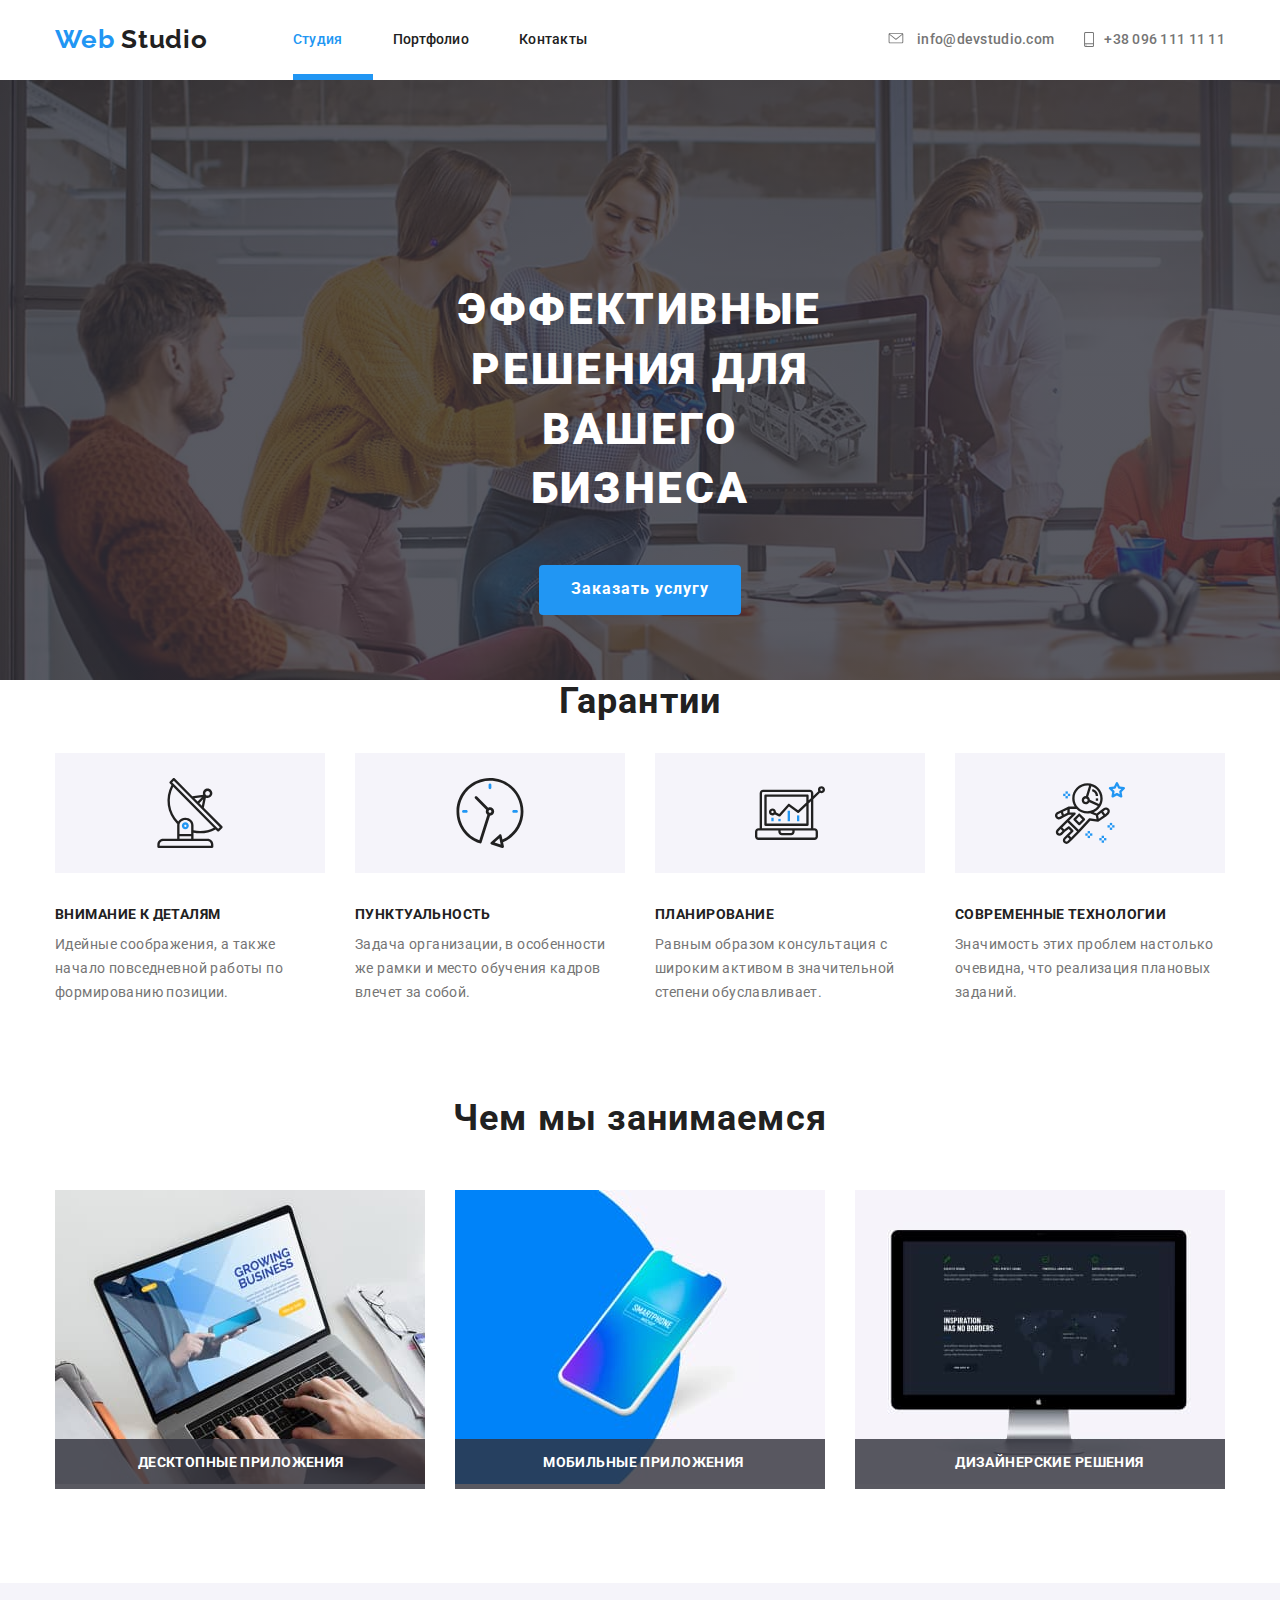
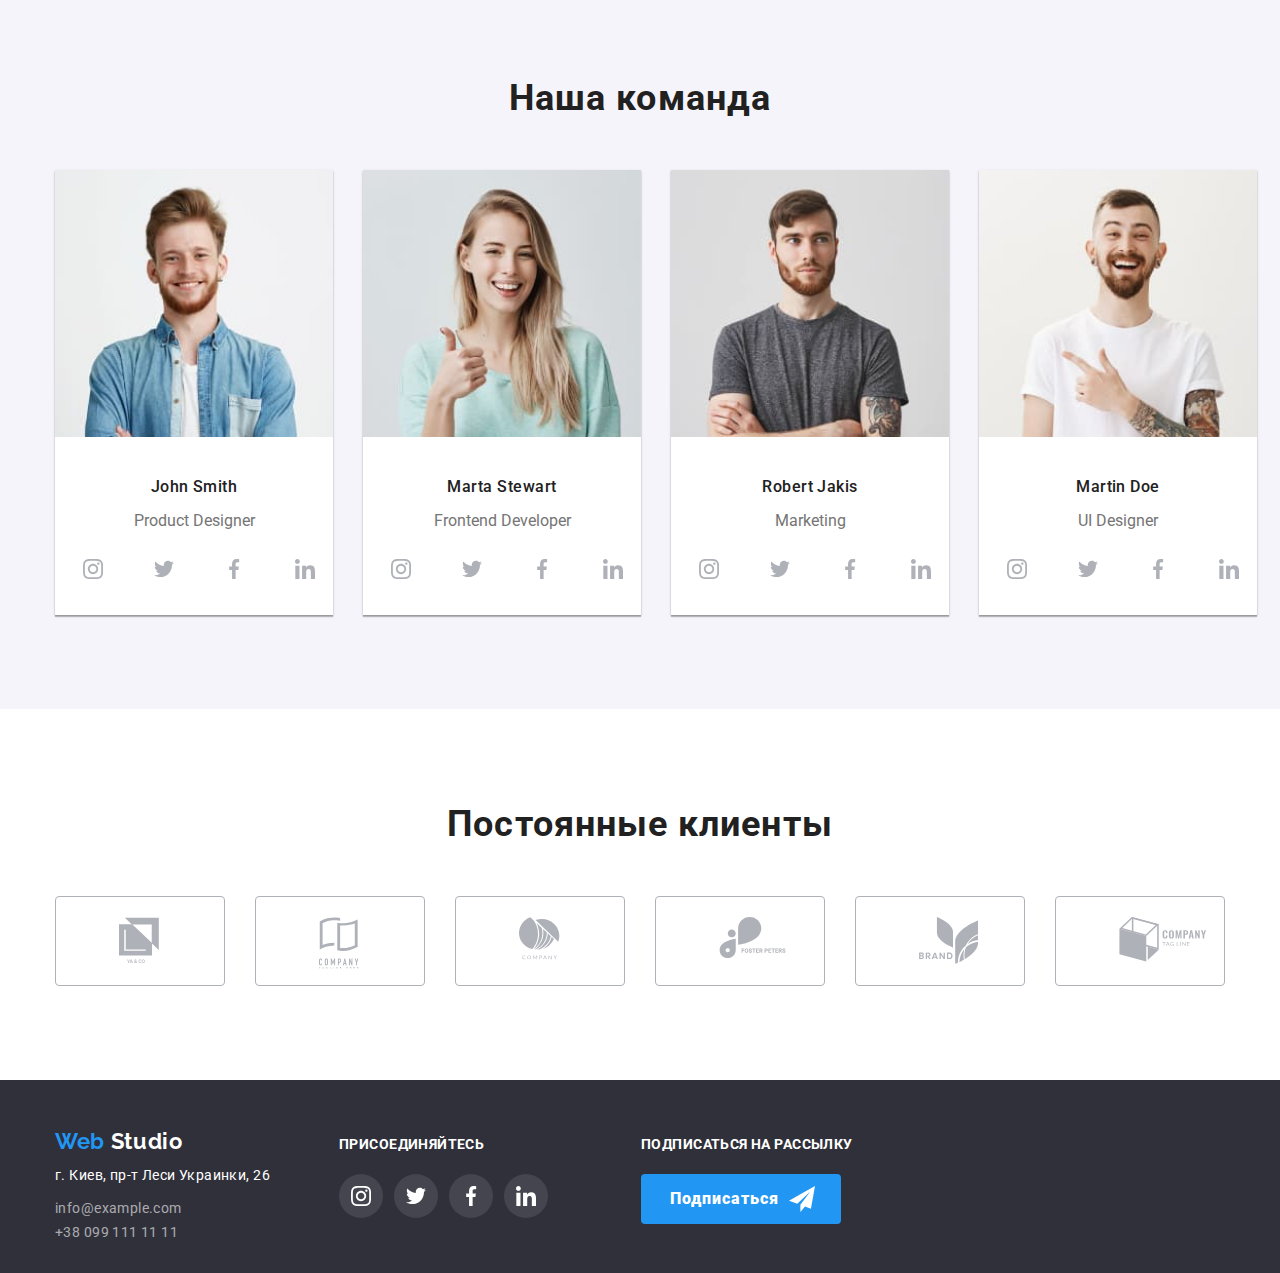
==== index.html @ a47c90be "/" ====
<!DOCTYPE html>
<html lang="ru">
  <head>
    <meta charset="UTF-8" />
    <meta name="viewport" content="width=device=width, initial-scale=1.0" />
    <title>Document</title>
    <link rel="stylesheet" href="https://cdnjs.cloudflare.com/ajax/libs/modern-normalize/0.6.0/modern-normalize.min.css">
    <link href="https://fonts.googleapis.com/css2?family=Raleway:wght@700&family=Roboto:wght@400;500;700;900&display=swap" rel="stylesheet"/>
    <link rel="stylesheet" href="./css/styles.css"/>
  </head>
  
    <!-- <Шапка сайта -->
    <header>
      <div class="container">
      <nav class="site-nav">
        <a href="" class="logo link">
          <span class="accent">Web</span> Studio
        </a>
        <ul class="nav-list list">
          <li class="item"><a href="" class="header-list link current">Студия</a></li>
          <li class="item"><a href="./portfolio.html" class="header-list link">Портфолио</a></li>
          <li class="item"><a href="" class="header-list link">Контакты</a></li>
        </ul>
        <div class="adress-header">
          <div class="mail-all">
         <a href="" class="mail link"> 
            <svg class="mail-icon">
            <use href="./images/sprite.svg#envelope"></use>
            </svg>
            info@devstudio.com
          </a>
        </div>
        <div class="phone-all">
          <svg class="phone-icon">
            <use href="./images/sprite.svg#smartphone"></use>
          </svg>
          <a href="" class="phone link">+38 096 111 11 11</a>
        </div>
      </nav>
    </div>
    </header>
    <!-- Герой -->
   <main>
    <div>
      <section class="hero">
        <h1 class="hero-header">ЭФФЕКТИВНЫЕ РЕШЕНИЯ ДЛЯ ВАШЕГО БИЗНЕСА</h1>
        <a href="" class="hero-button button link">Заказать услугу</a>
      </section>
    </div>
    <!-- Основной контент -->
    <section>
      <div class="container">
      <h2 class="header-primary header">Гарантии</h2>
      <ul class="guarantee list">
        <li class="item">
          <img src="./images/antenna1.svg" alt="Картинка спутника" width="270" class="picture"> 
          <h3 class="header-secondary header">Внимание к деталям</h3>
          <p class="assurance text">Идейные соображения, а также начало повседневной работы по формированию позиции.</p>
        </li>
        <li class="item">  
          <img src="./images/clock1.svg" alt="Картинка циферблата" width="270" class="picture"> 
          <h3 class="header-secondary header">Пунктуальность</h3>
          <p class="assurance text">Задача организации, в особенности же рамки и место обучения кадров влечет за собой.</p>
        </li>
        <li class="item">  
          <img src="./images/diagram1.svg" alt="Картинка компьютера" width="270" class="picture"> 
          <h3 class="header-secondary header">Планирование</h3>
          <p class="assurance text">Равным образом консультация с широким активом в значительной степени обуславливает.</p>
        </li>
        <li class="item">  
          <img src="./images/astronaut1.svg" alt="Картинка космонавта" width="270" class="picture"> 
          <h3 class="header-secondary header">Современные технологии</h3>
          <p class="assurance text">Значимость этих проблем настолько очевидна, что реализация плановых заданий.</p>
        </li>
      </ul>
    </div>
    </section>
    <section>
      <div class="container">
      <h2 class="activity header-primary header">Чем мы занимаемся</h2>
      <ul class="list-activity list">
        <li class="item">
          <div class="active">
          <img src="./images/ordinator.jpg" alt="Человек печатает на компьютере" width="370">
          <p class="header-secondary underline">Десктопные приложения</p>
        </div>
        </li>
        <li class="item">
          <div class="active">
          <img src="./images/smartphone.jpg" alt="Изображение смартфона" width="370">
          <p class="header-secondary underline">Мобильные приложения</p>
        </div>
        </li>
        <li class="item">
          <div class="active">
          <img src="./images/desktop.jpg" alt="Изображение монитора Apple" width="370">
          <p class="header-secondary underline">Дизайнерские решения</p>
        </div>
        </li>
      </ul>
    </div>
    </section>
    <!-- Команда -->
    <section class="our-team">
      <div class="container">
      <h2 class="team header-primary header">Наша команда</h2>
      <ul class="team-list list">
        <li class="item shadow">
        <img src="./images/guy1.jpg" alt="Улыбающийся рыжий парень" width="278">
        <h3 class="team-name header">John Smith</h3>
        <p class="team-job team text">Product Designer</p>
        <ul class="link-list list">
          <li class="item">
          <a href="" class="team-link link">
            <svg class="soc-icon" width="20" height="20">
              <use href="./images/sprite.svg#instagram"></use>
            </svg>
          </a>
        </li>
          <li class="item">
        <a href="" class="team-link link"> 
          <svg width="20" height="20">
            <use href="./images/sprite.svg#twitter"></use>
          </svg>
        </a>
      </li>
          <li class="item">
          <a href="" class="team-link link"> 
          <svg width="20" height="20">
            <use href="./images/sprite.svg#facebook"></use>
          </svg>
        </a>
      </li>
          <li class="item">
          <a href="" class="team-link link"> 
          <svg width="20" height="20">
            <use href="./images/sprite.svg#linkedin"></use>
          </svg>
        </a>
      </li>
        </ul>
        </li>
        <li class="item shadow">
          <img src="./images/guy2.jpg" alt="Девушка, показывающая большой палец вверх" width="278">
          <h3 class="team-name header">Marta Stewart</h3>
          <p class="team-job team text">Frontend Developer</p>
          <ul class="link-list list">
            <li class="item">
            <a href="" class="team-link link">
              <svg width="20" height="20">
                <use href="./images/sprite.svg#instagram"></use>
              </svg>
            </a>
          </li>
            <li class="item">
          <a href="" class="team-link link"> 
            <svg width="20" height="20">
              <use href="./images/sprite.svg#twitter"></use>
            </svg>
          </a>
        </li>
            <li class="item">
            <a href="" class="team-link link"> 
            <svg width="20" height="20">
              <use href="./images/sprite.svg#facebook"></use>
            </svg>
          </a>
        </li>
            <li class="item">
            <a href="" class="team-link link"> 
            <svg width="20" height="20">
              <use href="./images/sprite.svg#linkedin"></use>
            </svg>
          </a>
        </li>
          </ul>
        </li>
        <li class="item shadow">
          <img src="./images/guy3.jpg" alt="Задумчивый парень" width="278">
          <h3 class="team-name header">Robert Jakis</h3>
          <p class="team-job team text">Marketing</p>
          <ul class="link-list list">
            <li class="item">
            <a href="" class="team-link link">
              <svg width="20" height="20">
                <use href="./images/sprite.svg#instagram"></use>
              </svg>
            </a>
          </li>
            <li class="item">
          <a href="" class="team-link link"> 
            <svg width="20" height="20">
              <use href="./images/sprite.svg#twitter"></use>
            </svg>
          </a>
        </li>
            <li class="item">
            <a href="" class="team-link link"> 
            <svg width="20" height="20">
              <use href="./images/sprite.svg#facebook"></use>
            </svg>
          </a>
        </li>
            <li class="item">
            <a href="" class="team-link link"> 
            <svg width="20" height="20">
              <use href="./images/sprite.svg#linkedin"></use>
            </svg>
          </a>
        </li>
          </ul>
        </li>
        <li class="item shadow">
          <img src="./images/guy4.jpg" alt="Улыбающийся парень, указывающий вверх" width="278">
          <h3 class="team-name header">Martin Doe</h3>
          <p class="team-job team text">UI Designer</p>
          <ul class="link-list list">
            <li class="item">
            <a href="" class="team-link link">
              <svg width="20" height="20">
                <use href="./images/sprite.svg#instagram"></use>
              </svg>
            </a>
          </li>
            <li class="item">
          <a href="" class="team-link link"> 
            <svg width="20" height="20">
              <use href="./images/sprite.svg#twitter"></use>
            </svg>
          </a>
        </li>
            <li class="item">
            <a href="" class="team-link link"> 
            <svg width="20" height="20">
              <use href="./images/sprite.svg#facebook"></use>
            </svg>
          </a>
        </li>
            <li class="item">
            <a href="" class="team-link link"> 
            <svg width="20" height="20">
              <use href="./images/sprite.svg#linkedin"></use>
            </svg>
          </a>
        </li>
          </ul>
        </li>
      </ul>
    </section>
    <section class="constant">
      <div class="container">
    <h2 class="clients header-primary header">Постоянные клиенты</h2>
    <ul class="company-clients list">
     <li class="item"><a href="" class="link-company link">
       <svg width="44" height="50">
         <use href="./images/sprite.svg#logo1"></use>
       </svg>
     </a></li>
     <li class="item"><a href="" class="link-company link">
      <svg width="40" height="52">
        <use href="./images/sprite.svg#logo2"></use>
      </svg>
     </a></li>
     <li class="item"><a href="" class="link-company link">
      <svg width="41" height="43">
        <use href="./images/sprite.svg#logo3"></use>
      </svg>
     </a></li>
     <li class="item"><a href="" class="link-company link">
      <svg class="logo4" width="80" height="42">
        <use href="./images/sprite.svg#logo4"></use>
      </svg>
     </a></li>
     <li class="item"><a href="" class="link-company link">
      <svg width="59" height="47">
        <use href="./images/sprite.svg#logo5"></use>
      </svg>
     </a></li>
     <li class="item"><a href="" class="link-company link">
      <svg width="88" height="45"> 
        <use href="./images/sprite.svg#logo6"></use>
      </svg>
     </a></li>
    </ul>
  </div>
    </section>
    </main>
    <!-- Футер -->
    <footer class="footer">
      <div class="container footer-content">
      <address class="footer-adress company">
        <a href="" class="logo-secondary link">
          <span class="accent">Web</span> Studio
        </a>
        <p class="city-adress company">г. Киев, пр-т Леси Украинки, 26</p> 
        <a href="" class="adress link one">info@example.com </a> </br>
        <a href="" class="adress link one">+38 099 111 11 11</a>
       </address>
      <div class="net">
        <h3 class="footer-header">Присоединяйтесь</h3>
        <ul class="footer-list list">
          <li class="item"><a href="" class="footer-link link">
            <svg width="20" height="20">
              <use href="./images/sprite.svg#instagram"></use>
            </svg>
          </a></li>
          <li class="item"><a href="" class="footer-link link">
            <svg width="20" height="20">
              <use href="./images/sprite.svg#twitter"></use>
            </svg> 
          </a></li>
          <li class="item"><a href="" class="footer-link link">
            <svg width="20" height="20">
              <use href="./images/sprite.svg#facebook"></use>
            </svg>
          </a></li>
          <li class="item"><a href="" class="footer-link link">
            <svg width="20" height="20">
              <use href="./images/sprite.svg#linkedin"></use>
            </svg>
          </a></li>
        </ul>
      </div>
      <div class="sub">
        <h3 class="footer-header lala">Подписаться на рассылку</h3>
        <a href="" class="footer-button button link">Подписаться</a>
      </div>
      </div>

    </footer>

  </body>

</html>
---- css/styles.css ----
/* Палитра:
белый #FFFFFF
цвет акцента #2196F3
цвет заголовков #212121
цвет текста #757575 
фон картинок #F5F4FA
фон футера #2F303A
*/

:root {
    --accent-color: #2196F3;
    --header-color: #212121;
    --text-color: #757575;
    --background-picture-color: #F5F4FA;
    --footer-background-color: #2F303A;
    --background-secondary:rgba(47, 48, 58, 0.8);
    --background-cards: rgba(33, 150, 243, 0.9);
    --white: #FFFFFF;
    --links: #AFB1B8;
    --footer-adress: rgba(255, 255, 255, 0.6);
    --footer-links: rgba(255, 255, 255, 0.1);
}

body {
    background-color: #fff;
    font-family: Roboto, sans-serif;
    }
html {
    box-sizing: border-box;
    }
*,
*::before,
*::after {
    box-sizing: inherit;
    }
.list {
    margin: 0;
    padding: 0;
}
.container {
    width: 1200px;
    margin: 0 auto;
    padding-left: 15px;
    padding-right: 15px;
    margin-left: auto;
    margin-right: auto;
    }

/* Шапка */

.logo {
    color: var(--header-color);
    
    font-family: Raleway, sans-serif;
   
    font-weight: 700;
    font-size: 26px;
    line-height: 1.2;
    letter-spacing: 0.03em;
}
.nav-list {
    display: flex;
    margin-left: 85px;
    margin-top: 0;
    margin-bottom: 0;
    padding: 0;
}
.nav-list .item + .item {
    margin-left: 50px;
  }
.accent {
    color: var(--accent-color);
}
.item {
    list-style: none;
}
.link {
    text-decoration: none;
    cursor: pointer;
}
.header-list {
    display: block;
    padding-top: 32px;
    padding-bottom: 32px;

    color: var(--header-color);
    
    font-weight: 500;
    font-size: 14px;
    line-height: 1.14;
    letter-spacing: 0.02em;
}
.header-list:hover,
.header-list:focus {
    color: var(--accent-color);
}
.header-list.current {
    position: relative;
    color: var(--accent-color);
}
.current::after {
    position: absolute;
    display: block;
    width: 80px;
    height: 6px;
    bottom: 0;
    content: "";

    background-color: var(--accent-color);
}
.mail,
.phone {
    color: var(--text-color);
    font-style: normal;
    font-weight: 500;
    font-size: 14px;
    line-height: 1.14;
    letter-spacing: 0.02em;

}
.mail-icon {
    width: 16px;
    height: 11px;
    margin-right: 10px;
    fill: currentColor;
}
.phone-icon {
    width: 10px;
    height: 15px;
    margin-right: 10px;
}
.mail:hover,
.mail:focus {
    --color1:var(--accent-color);
    color: var(--accent-color);
}
.mail-all {
    display: flex;
    align-items: center;
    margin-left: auto;
}
.phone-all {
    display: flex;
    align-items: center;
}
.mail {
    margin-right: 30px;
}
.adress-header {
    display: flex;
    margin-left: auto;
    align-items: center;
}
.site-nav {
    display: flex;
    align-items: center;
}

/* Герой */

.hero {
    padding: 200px 452px 280px 452px;



    background-image: linear-gradient(to right, rgba(47, 48, 58, 0.8), rgba(47, 48, 58, 0.8)), url(../images/Header.jpg);
    max-width: 1600px;
    height: 600px;
    margin-left: auto;
    margin-right: auto;
    
    
    
    
    text-align: center;
}
.hero-header {
    margin-top: 0;
    margin-bottom: 46px;

    color: var(--white);
    font-weight: 900;
    font-size: 44px;
    line-height: 1.36;
    text-align: center;
    letter-spacing: 0.06em;
}
.hero-button {
    display: inline-block;
    padding: 10px 32px;
    border-radius: 4px;
    min-width: 200px;
    height: 50px;


    font-weight: 700;
    font-size: 16px;
    line-height: 1.8;
    align-items: center;
    text-align: center;
    letter-spacing: 0.06em;

}
.button {
    background-color: var(--accent-color);
    color: var(--white);
}
.header {
    color: var(--header-color);
    margin-top: 0;
}
.header-primary {
    font-weight: 700;
    font-size: 36px;
    line-height: 1.2;
    text-align: center;
    letter-spacing: 0.03em;
}
.header-secondary {
    font-weight: 700;
    font-size: 14px;
    line-height: 1.14;
    letter-spacing: 0.03em;
    text-transform: uppercase;
}
.text {
    color: var(--text-color);
}
.picture {
    padding: 25px 100px;
    background-color: var(--background-picture-color);
}
 
/* Гарантии */

.guarantee {
    display: flex;
    align-items: center;
    padding-left: 0;
}
.guarantee .item {
    width: 270px;
    height: 250px;
}
.guarantee .item + .item {
    margin-left: 30px;
}

.guarantee .item .header-secondary {
    margin-bottom: 0;
}
.guarantee .item .picture {
    width: 270px;
    height: 120px;
    margin-bottom: 30px;
}
.guarantee .item .assurance {
    margin-top: 10px;
    margin-bottom: 0;
}
.active {
    position: relative;
}
.active::before {
    display: inline-block;
    position: absolute;
    content: "";
    width: 100%;
    height: 50px;
    bottom: 0;
    background-color: var(--background-secondary);
    opacity: 1;
    overflow: hidden;
}
.underline {
    position: absolute;
    right: 22%;
    bottom: 6%;
    
    margin-top: 0;
    margin-bottom: 0;

    color: var(--white);
    text-align: center;
}
.assurance {
    font-size: 14px;
    line-height: 1.7;
    letter-spacing: 0.03em;
}
.activity {
    margin-top: 94px;
    margin-bottom: 50px;
}
.list-activity {
    display: flex;
    margin-top: 0;
    margin-bottom: 0;
    padding-right: 0;
    padding-left: 0;
}
.list-activity .item:not(:last-child){
    margin-right: 30px;
}

/* Наша команда */

.our-team {
    background-color: var(--background-picture-color);
    padding-top: 94px;
    padding-bottom: 94px;
    margin-top: 94px;
}
.team {
    margin-bottom: 50px;
}
.team-list {
    display: flex;
    padding-left: 0;
    padding-right: 0;
    margin-top: 0;
}
.team-list .item + .item {
    margin-left: 30px;
}
.team-name {
    margin-top: 30px;
    margin-bottom: 10px;

    font-weight: 500;
    font-size: 16px;
    line-height: 1.9;
    text-align: center;
    letter-spacing: 0.03em;
}
.team-job {
    margin-top: 0;
    margin-bottom: 16px;

    font-weight: 400;
    text-align: center;
}
.link-list {
    display: flex;
    justify-content: space-evenly;
    align-items: center;
}
.link-list .item + .item {
    margin-left: 11px;
}
.team-link {
    display: block;
    width: 44px;
    height: 44px;
    margin-left: 10px;
    margin-bottom: 24px;
    padding: 12px;


    text-align: center;
}
.team-link:hover {
    border-radius: 50%;
    background-color: var(--accent-color);
    --color2: var(--white);
}
.shadow {
    background-color: var(--white);
    box-shadow: 0px 2px 1px rgba(0, 0, 0, 0.2), 0px 1px 1px rgba(0, 0, 0, 0.14), 0px 1px 3px rgba(0, 0, 0, 0.12);
}
/* Клиенты */

.clients {
    margin-bottom: 50px;
}
.company-clients {
    display: flex;
    justify-content: center;
    padding-left: 0;
    margin-top: 0;
}
.company-clients .item + .item {
    margin-left: 30px;
}
.link-company {
    display: block;
    width: 170px;
    height: 90px;
    padding: 20px 63px;
    color: var(--links);
    border: 1px solid var(--links);
    border-radius: 4px;
    fill: var(--links);
}
.link-company:hover {
    border: 1px solid var(--accent-color);
    --color2: var(--accent-color);
}
.constant {
    padding-top: 94px;
    padding-bottom: 94px;
}
.footer {
    background-color: var(--footer-background-color);
}
.adress {
    color: var(--footer-adress);

}
.city-adress {
    color: var(--white);
    margin-top: 10px;
    margin-bottom: 9px;
}
.one:not(:last-child) {
    margin-bottom: 9px;
}
.logo-secondary {
    display: block;

    color: var(--white);
    font-family: Raleway, sans-serif;

    font-weight: 700;
    font-size: 22px;
    line-height: 1.2;
    letter-spacing: 0.03em;
}
.company {
    font-style: normal;
    font-size: 14px;
    line-height: 1.7;
    letter-spacing: 0.03em;
}

/* Футер */

.footer-header {
    margin-top: 0;
    margin-bottom: 21px;

    color: var(--white);
    font-weight: 700;
    font-size: 14px;
    line-height: 1.14;
    letter-spacing: 0.03em;
    text-transform: uppercase;
   
}
.footer-content {
    display: flex;
    align-items: baseline;
    padding-top: 48px;
    padding-bottom: 28px;

}
.footer-list {
    display: flex;
    margin-top: 0;
    margin-bottom: 0;
    padding-left: 0;
}
.footer-list .item + .item {
    margin-left: 11px;
}
/* У меня пока нет формы, поэтому марджин от кнопки "Подписаться", а не от формы */
.net {
    margin-left: 69px;
    margin-right: 93px;
}
.sub .footer-header {
    min-width: 214px;
    height: 16px;
}
.footer-link {
    display: block;
    width: 44px;
    height: 44px;
    padding: 12px;
    border-radius: 50%;

    background-color: var(--footer-links);
    --color2: var(--white);
}
.footer-link:hover,
.footer-link:focus {
    background-color: var(--accent-color);
} 
.footer-button {
    display: flex;
    padding: 10px 28px 10px 29px;
    width: 200px;
    height: 50px;
    border-radius: 4px;
    align-items: center;

    font-weight: 900;
    font-size: 16px;
    line-height: 1.9;
    letter-spacing: 0.06em;
}
.footer-button::after {
    display: block;
    content: "";
    width: 24px;
    height: 24px;
    margin-left: 10px;
    padding: 13px 28px 13px 10px;
    background-repeat: no-repeat;
    background-image: url(../images/send.svg);
    background-size: contain;
}
.catalogue-header {
    text-align: center;
}
.catalogue {
    


    background-color: var(--background-picture-color);
    font-weight: 500;
    font-size: 16px;
    line-height: 1.6;
    letter-spacing: 0.03em;
}
.catalogue:hover,
.catalogue:focus {
    background-color: var(--accent-color);
    color: var(--white);
}
.catalogue-list {
    display: flex;
    margin-top: 0;
    margin-bottom: 0;
    justify-content: center;
    padding-left: 0;
    margin-bottom: 50px;
}
.catalogue-list .item + .item {
    margin-left: 8px;
}
.psevdo {
    position: relative;
}
.psevdo::before {
    display: inline-block;
    position: absolute;
    content: "";
    width: 100%;
    height: 100%;
    background-color: var(--background-cards);
    opacity: 0;
    overflow: hidden;
}
.description {
    position: absolute;
    top: 10%;
    right: 10;
    left: 10%;
    opacity: 0;
}
.cards-cont:hover .psevdo::before {
    opacity:1;
}
.cards-cont:hover .description {
    opacity: 1;
}

.cards {
    display: flex;
    flex-wrap: wrap;
    justify-content: space-between;
    margin-bottom: 0;
    margin-top: 0;
    padding-left: 0;
}
.example {
    margin: 20px 24px;
}
.cards-cont {
    width: 370px;
    border: 1px solid #EEEEEE;
}
.cards-cont:hover {
    box-shadow: 1px 4px 6px rgba(0, 0, 0, 0.16), 0px 4px 4px rgba(0, 0, 0, 0.06), 0px 1px 1px rgba(0, 0, 0, 0.12);
}
.cards-cont:not(:nth-last-child(-n + 3)) {
margin-bottom: 50px;
}
.cards-cont:nth-last-child(-n + 3) {
    margin-bottom: 114px;
}
.cards-cont .link {
    display: block;
}
.description {
    background-color: var(--background-cards);
    color: var(--white);
    font-size: 18px;
    line-height: 1.5;
    letter-spacing: 0.03em;
}
.page-type {
    margin-top: 0;
    margin-bottom: 0;
    
    font-size: 16px;
    line-height: 1.9;
    letter-spacing: 0.03em;
}
.work-type {
    margin-top: 20px;
    margin-bottom: 4px;
    
    
    font-weight: 700;
    font-size: 18px;
    line-height: 2;
    letter-spacing: 0.06em;
}
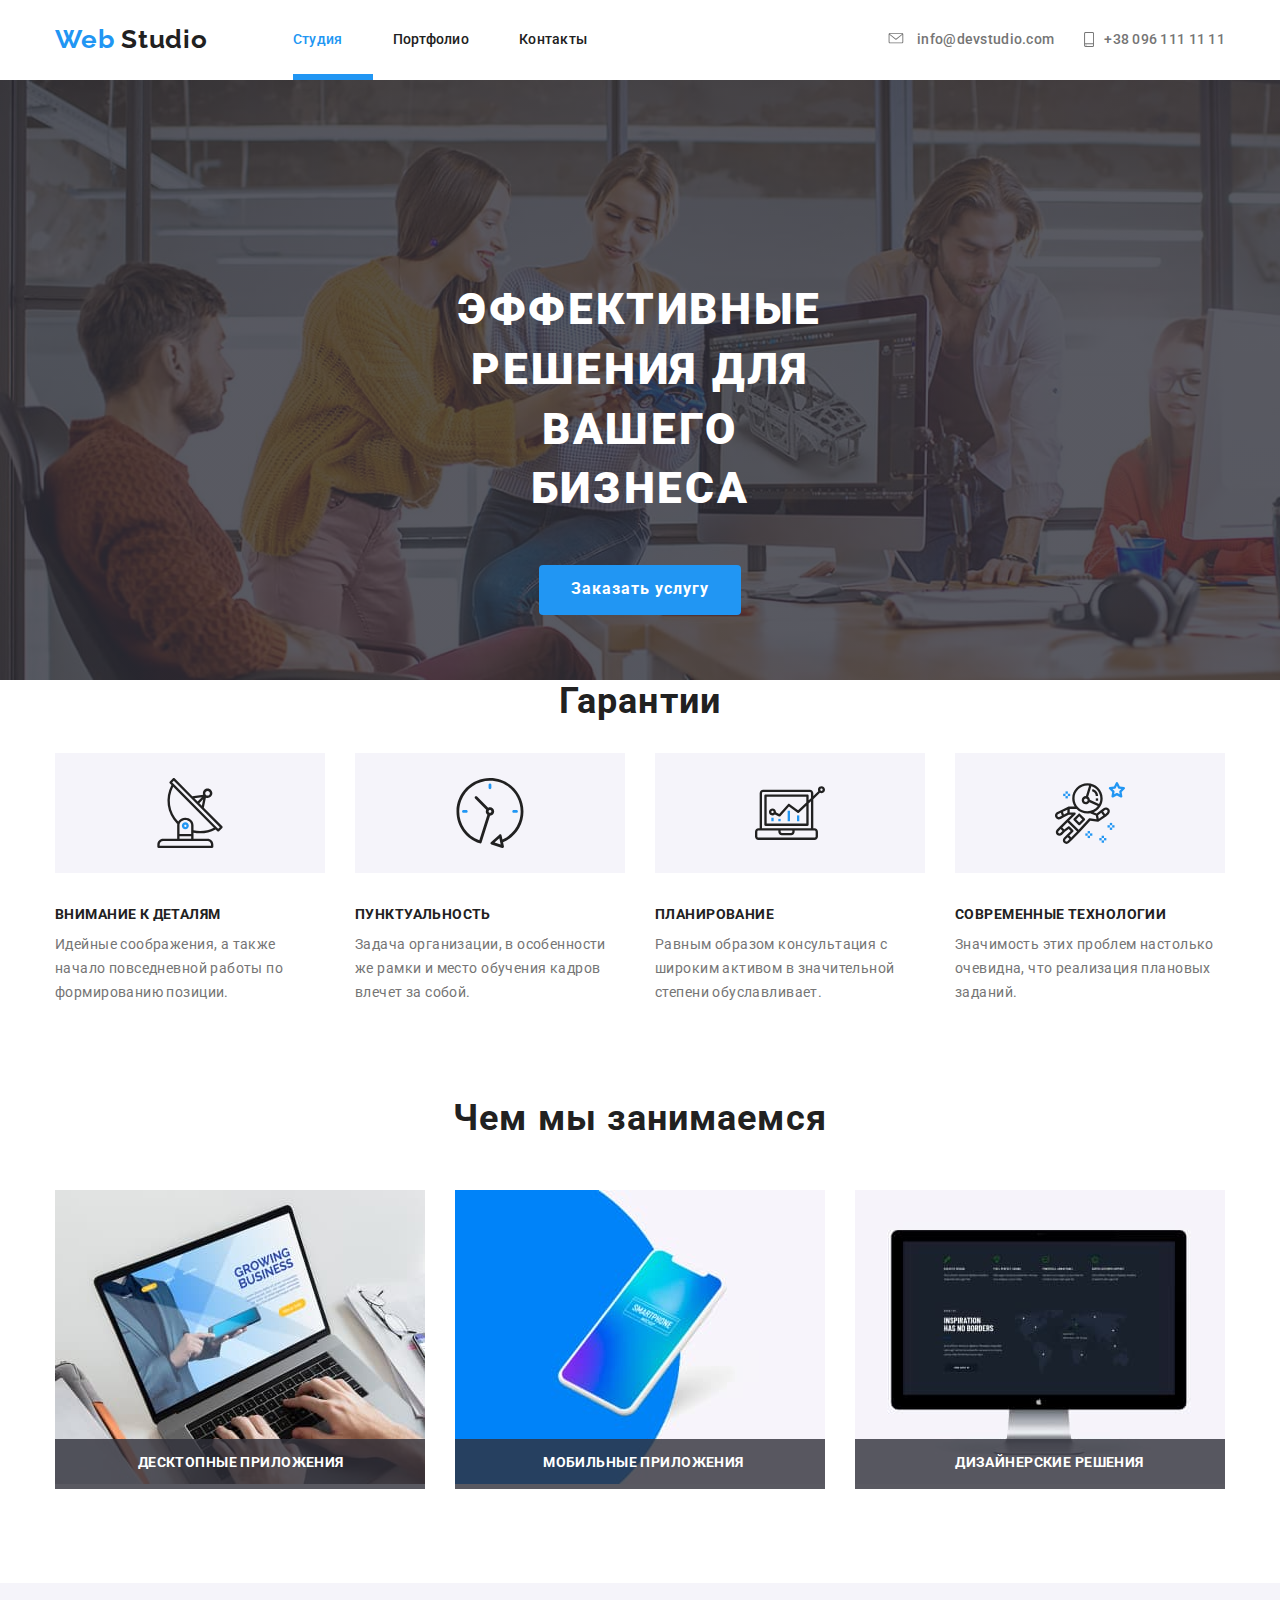
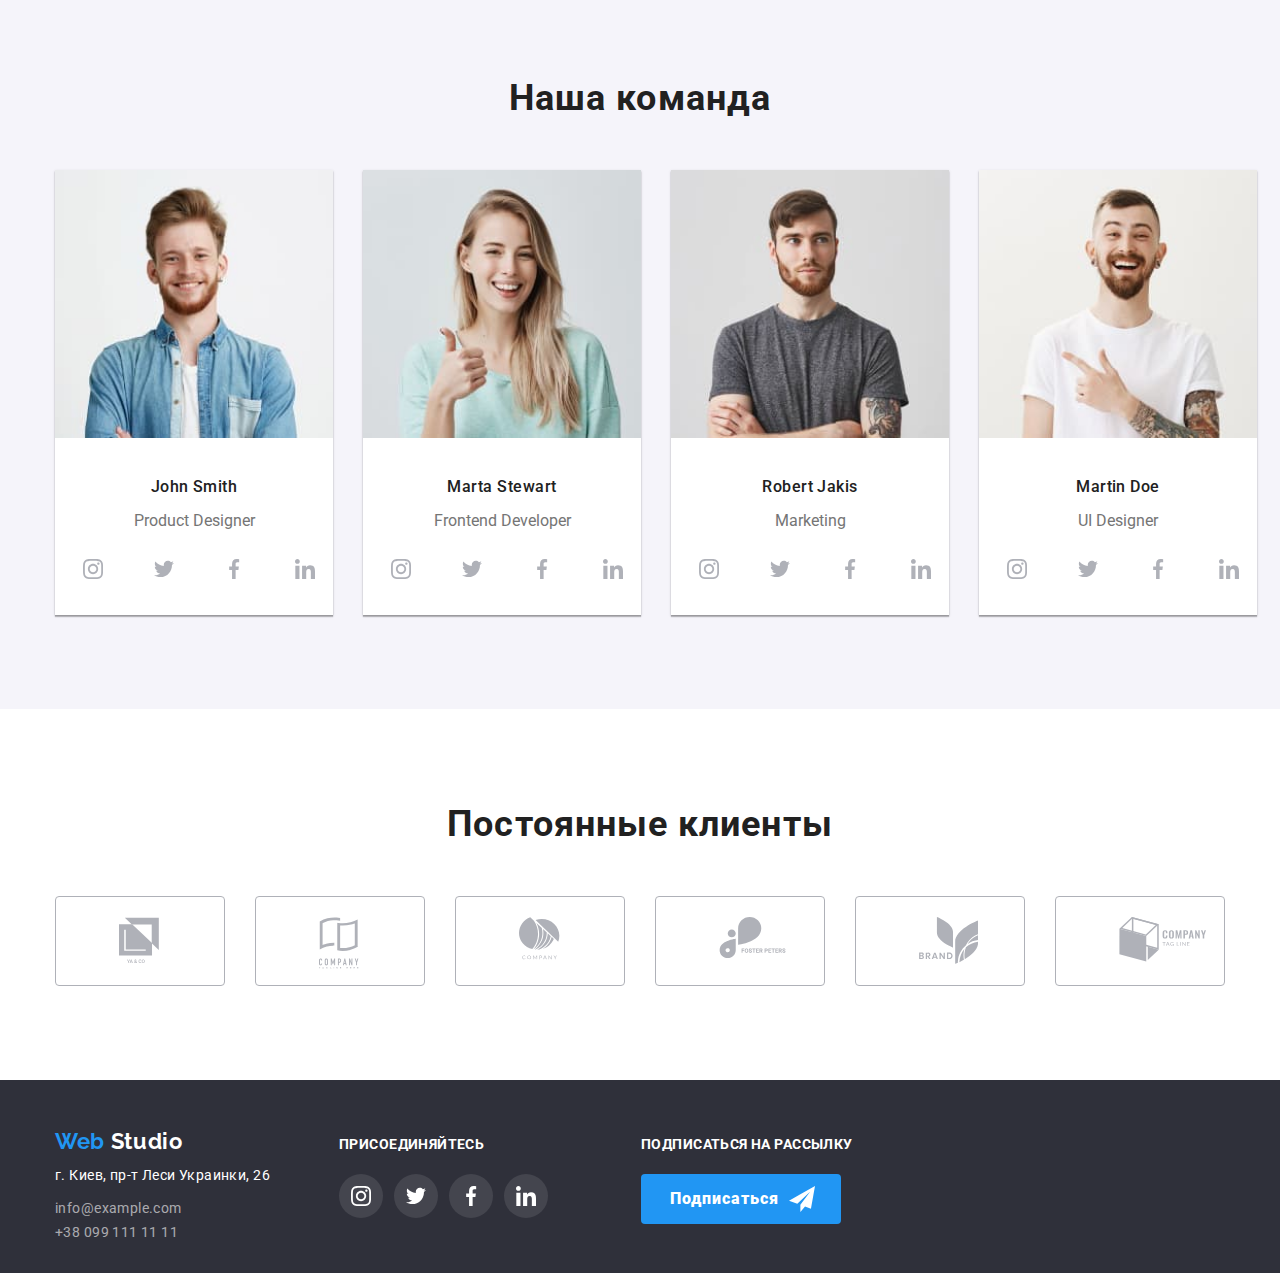
==== commit 57d22dcc: "//" ====
--- a/index.html
+++ b/index.html
@@ -10,7 +10,7 @@
   </head>
   
     <!-- <Шапка сайта -->
-    <header>
+    <header class="page-header">
       <div class="container">
       <nav class="site-nav">
         <a href="" class="logo link">
--- a/css/styles.css
+++ b/css/styles.css
@@ -22,6 +22,8 @@
 }
 
 body {
+    padding-top: 80px;
+
     background-color: #fff;
     font-family: Roboto, sans-serif;
     }
@@ -155,6 +157,16 @@
     display: flex;
     align-items: center;
 }
+.page-header {
+    position: fixed;
+    width: 100%;
+    top: 0;
+    left: 0;
+    min-height: 80px;
+    z-index: 2;
+
+    background-color: var(--white);
+}
 
 /* Герой */
 
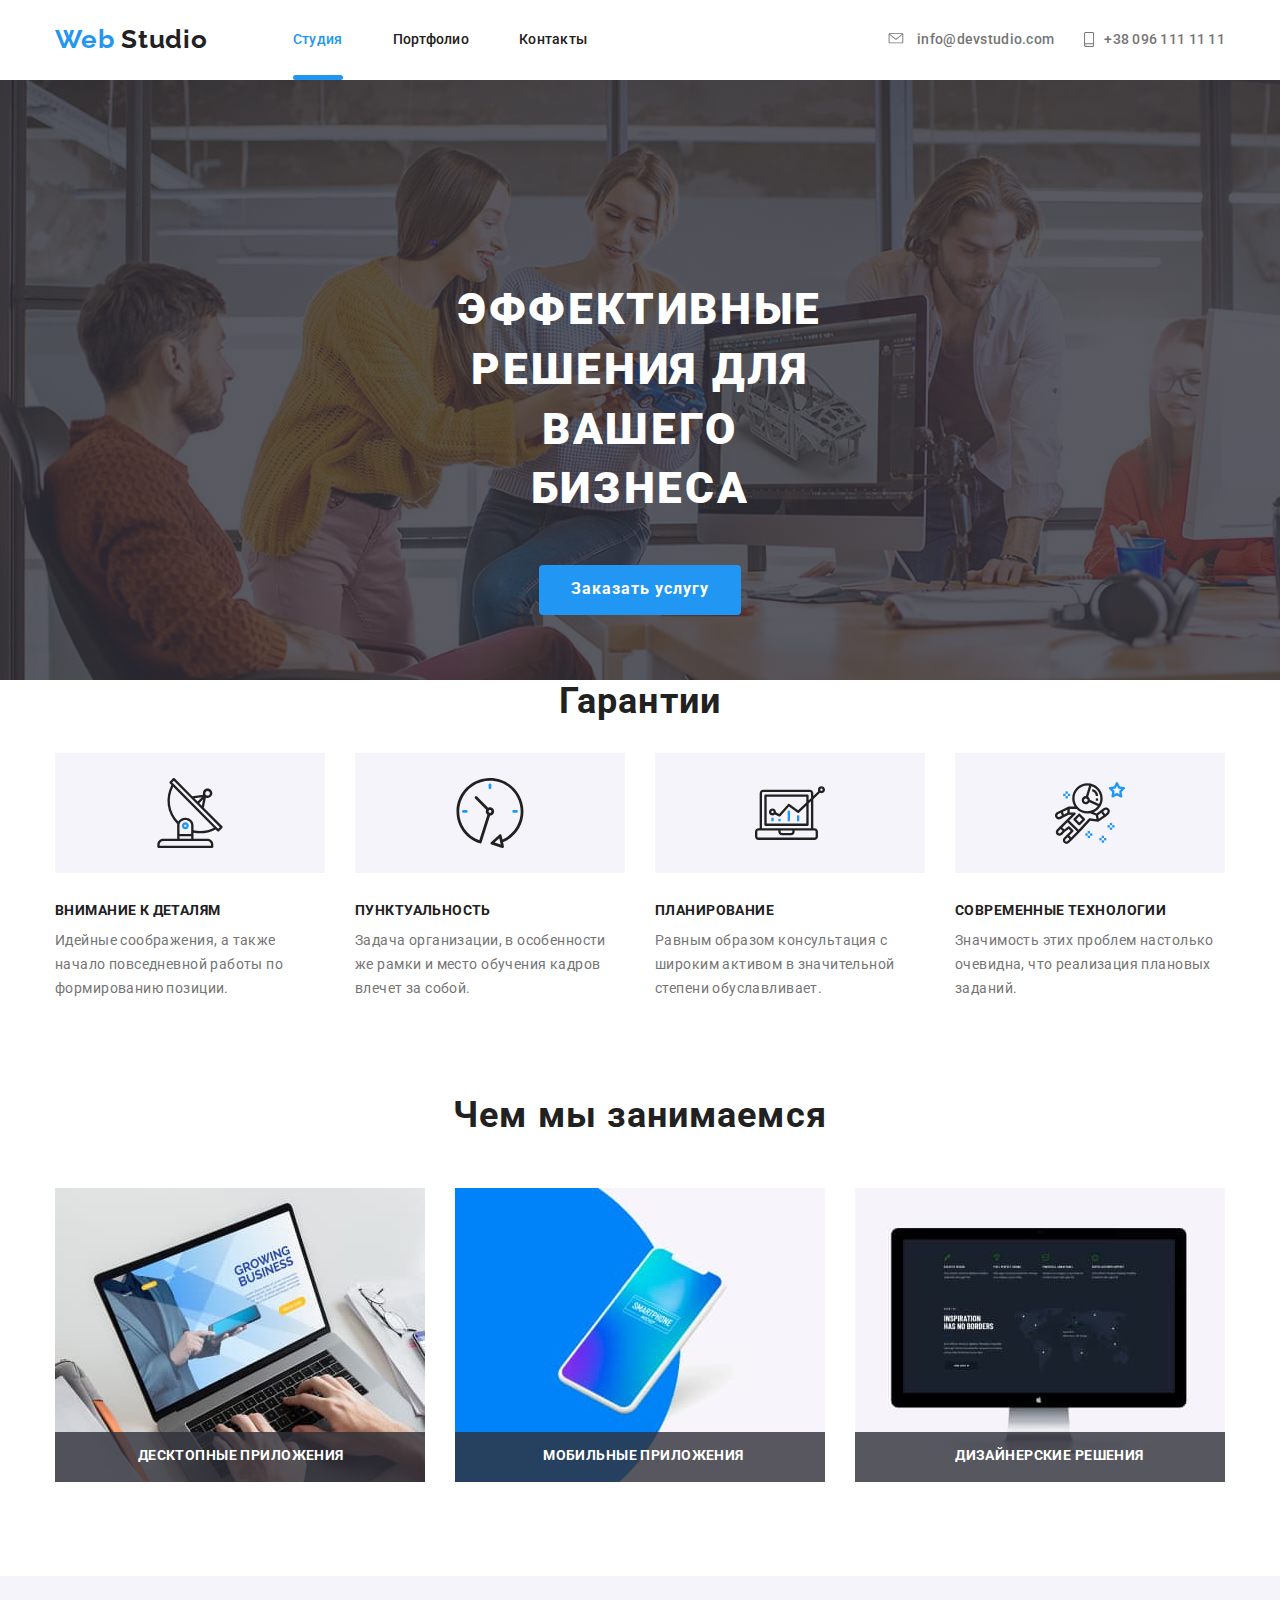
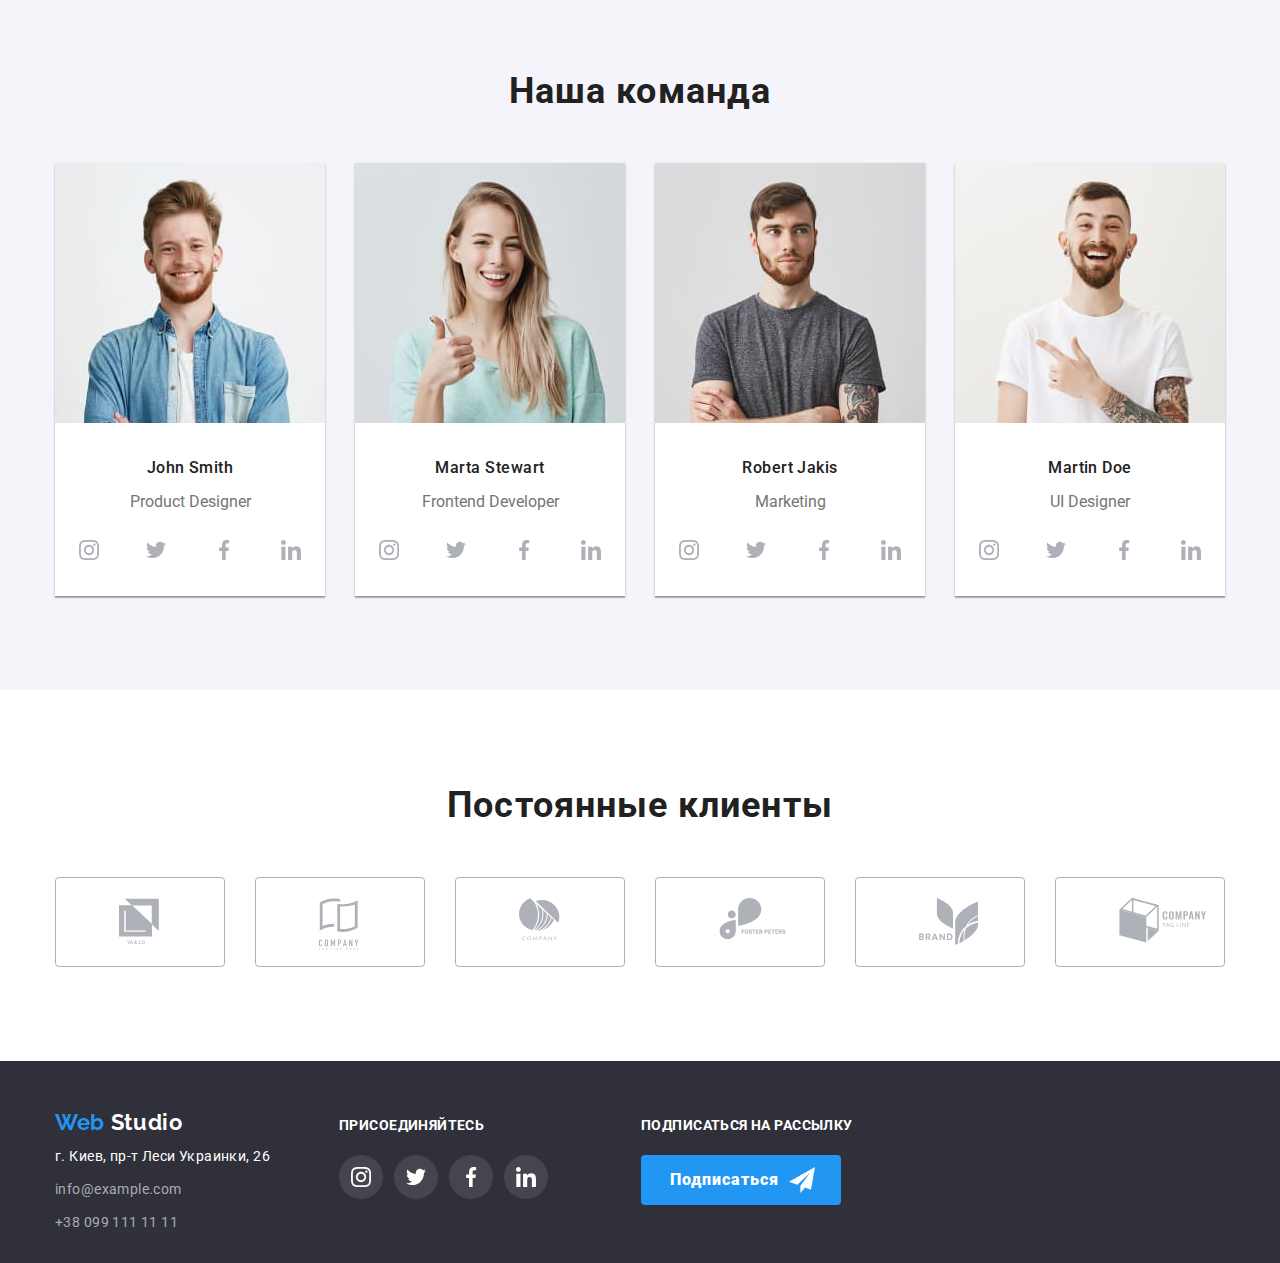
==== commit fab2548f: "/" ====
--- a/index.html
+++ b/index.html
@@ -110,28 +110,28 @@
         <h3 class="team-name header">John Smith</h3>
         <p class="team-job team text">Product Designer</p>
         <ul class="link-list list">
-          <li class="item">
+          <li class="team-item item">
           <a href="" class="team-link link">
             <svg class="soc-icon" width="20" height="20">
               <use href="./images/sprite.svg#instagram"></use>
             </svg>
           </a>
         </li>
-          <li class="item">
+          <li class="team-item item">
         <a href="" class="team-link link"> 
           <svg width="20" height="20">
             <use href="./images/sprite.svg#twitter"></use>
           </svg>
         </a>
       </li>
-          <li class="item">
+          <li class="team-item  item">
           <a href="" class="team-link link"> 
           <svg width="20" height="20">
             <use href="./images/sprite.svg#facebook"></use>
           </svg>
         </a>
       </li>
-          <li class="item">
+          <li class="team-item item">
           <a href="" class="team-link link"> 
           <svg width="20" height="20">
             <use href="./images/sprite.svg#linkedin"></use>
@@ -145,28 +145,28 @@
           <h3 class="team-name header">Marta Stewart</h3>
           <p class="team-job team text">Frontend Developer</p>
           <ul class="link-list list">
-            <li class="item">
+            <li class="team-item item">
             <a href="" class="team-link link">
               <svg width="20" height="20">
                 <use href="./images/sprite.svg#instagram"></use>
               </svg>
             </a>
           </li>
-            <li class="item">
+            <li class="team-item item">
           <a href="" class="team-link link"> 
             <svg width="20" height="20">
               <use href="./images/sprite.svg#twitter"></use>
             </svg>
           </a>
         </li>
-            <li class="item">
+            <li class="team-item item">
             <a href="" class="team-link link"> 
             <svg width="20" height="20">
               <use href="./images/sprite.svg#facebook"></use>
             </svg>
           </a>
         </li>
-            <li class="item">
+            <li class="team-item item">
             <a href="" class="team-link link"> 
             <svg width="20" height="20">
               <use href="./images/sprite.svg#linkedin"></use>
@@ -180,28 +180,28 @@
           <h3 class="team-name header">Robert Jakis</h3>
           <p class="team-job team text">Marketing</p>
           <ul class="link-list list">
-            <li class="item">
+            <li class="team-item item">
             <a href="" class="team-link link">
               <svg width="20" height="20">
                 <use href="./images/sprite.svg#instagram"></use>
               </svg>
             </a>
           </li>
-            <li class="item">
+            <li class="team-item item">
           <a href="" class="team-link link"> 
             <svg width="20" height="20">
               <use href="./images/sprite.svg#twitter"></use>
             </svg>
           </a>
         </li>
-            <li class="item">
+            <li class="team-item item">
             <a href="" class="team-link link"> 
             <svg width="20" height="20">
               <use href="./images/sprite.svg#facebook"></use>
             </svg>
           </a>
         </li>
-            <li class="item">
+            <li class="team-item item">
             <a href="" class="team-link link"> 
             <svg width="20" height="20">
               <use href="./images/sprite.svg#linkedin"></use>
@@ -215,28 +215,28 @@
           <h3 class="team-name header">Martin Doe</h3>
           <p class="team-job team text">UI Designer</p>
           <ul class="link-list list">
-            <li class="item">
+            <li class="team-item item">
             <a href="" class="team-link link">
               <svg width="20" height="20">
                 <use href="./images/sprite.svg#instagram"></use>
               </svg>
             </a>
           </li>
-            <li class="item">
+            <li class="team-item item">
           <a href="" class="team-link link"> 
             <svg width="20" height="20">
               <use href="./images/sprite.svg#twitter"></use>
             </svg>
           </a>
         </li>
-            <li class="item">
+            <li class="team-item item">
             <a href="" class="team-link link"> 
             <svg width="20" height="20">
               <use href="./images/sprite.svg#facebook"></use>
             </svg>
           </a>
         </li>
-            <li class="item">
+            <li class="team-item item">
             <a href="" class="team-link link"> 
             <svg width="20" height="20">
               <use href="./images/sprite.svg#linkedin"></use>
@@ -293,7 +293,7 @@
           <span class="accent">Web</span> Studio
         </a>
         <p class="city-adress company">г. Киев, пр-т Леси Украинки, 26</p> 
-        <a href="" class="adress link one">info@example.com </a> </br>
+        <a href="" class="adress link one">info@example.com </a> 
         <a href="" class="adress link one">+38 099 111 11 11</a>
        </address>
       <div class="net">
--- a/css/styles.css
+++ b/css/styles.css
@@ -35,6 +35,11 @@
 *::after {
     box-sizing: inherit;
     }
+img {
+    display: block;
+    max-width: 100%;
+    height: auto;
+}
 .list {
     margin: 0;
     padding: 0;
@@ -84,6 +89,7 @@
     display: block;
     padding-top: 32px;
     padding-bottom: 32px;
+    position: relative;
 
     color: var(--header-color);
     
@@ -91,6 +97,18 @@
     font-size: 14px;
     line-height: 1.14;
     letter-spacing: 0.02em;
+
+    transition: color 250ms cubic-bezier(0.4, 0, 0.2, 1);
+}
+.current.header-list::after {
+   content: '';
+   display: block;
+   position: absolute;
+   width: 100%;
+   height: 5px;
+   background-color: var(--accent-color);
+   bottom: 0;
+   border-radius: 6px;
 }
 .header-list:hover,
 .header-list:focus {
@@ -99,16 +117,6 @@
 .header-list.current {
     position: relative;
     color: var(--accent-color);
-}
-.current::after {
-    position: absolute;
-    display: block;
-    width: 80px;
-    height: 6px;
-    bottom: 0;
-    content: "";
-
-    background-color: var(--accent-color);
 }
 .mail,
 .phone {
@@ -146,6 +154,7 @@
     align-items: center;
 }
 .mail {
+    transition: color 250ms cubic-bezier(0.4, 0, 0.2, 1), --color1 250ms cubic-bezier(0.4, 0, 0.2, 1);
     margin-right: 30px;
 }
 .adress-header {
@@ -252,7 +261,6 @@
 }
 .guarantee .item {
     width: 270px;
-    height: 250px;
 }
 .guarantee .item + .item {
     margin-left: 30px;
@@ -364,17 +372,24 @@
     display: block;
     width: 44px;
     height: 44px;
-    margin-left: 10px;
-    margin-bottom: 24px;
+   
     padding: 12px;
-
-
-    text-align: center;
+    border-radius: 50%;
+
+
+    text-align: center;
+
+    transition: background-color 250ms cubic-bezier(0.4, 0, 0.2, 1), --color2 250ms cubic-bezier(0.4, 0, 0.2, 1);
 }
 .team-link:hover {
-    border-radius: 50%;
     background-color: var(--accent-color);
     --color2: var(--white);
+}
+.team-item {
+    padding-bottom: 24px;
+}
+.team-item + .team-item {
+    margin-left: 10px;
 }
 .shadow {
     background-color: var(--white);
@@ -403,6 +418,8 @@
     border: 1px solid var(--links);
     border-radius: 4px;
     fill: var(--links);
+
+    transition: border 250ms cubic-bezier(0.4, 0, 0.2, 1), --color2 250ms cubic-bezier(0.4, 0, 0.2, 1);
 }
 .link-company:hover {
     border: 1px solid var(--accent-color);
@@ -426,6 +443,9 @@
 }
 .one:not(:last-child) {
     margin-bottom: 9px;
+}
+.one {
+    display: block;
 }
 .logo-secondary {
     display: block;
@@ -485,14 +505,17 @@
     height: 16px;
 }
 .footer-link {
-    display: block;
+    display: flex;
+    justify-content: center;
+    align-items: center;
     width: 44px;
     height: 44px;
-    padding: 12px;
     border-radius: 50%;
 
     background-color: var(--footer-links);
     --color2: var(--white);
+
+    transition: background-color 250ms cubic-bezier(0.4, 0, 0.2, 1);
 }
 .footer-link:hover,
 .footer-link:focus {
@@ -534,6 +557,8 @@
     font-size: 16px;
     line-height: 1.6;
     letter-spacing: 0.03em;
+
+    transition: background-color 250ms cubic-bezier(0.4, 0, 0.2, 1), color 250ms cubic-bezier(0.4, 0, 0.2, 1) ;
 }
 .catalogue:hover,
 .catalogue:focus {
@@ -546,71 +571,68 @@
     margin-bottom: 0;
     justify-content: center;
     padding-left: 0;
-    margin-bottom: 50px;
 }
 .catalogue-list .item + .item {
     margin-left: 8px;
 }
+
+.cards {
+    display: flex;
+    flex-wrap: wrap;
+    justify-content: space-between;
+    margin-bottom: 0;
+    margin-top: 0;
+    padding-left: 0;
+}
+.example {
+    margin: 20px 24px;
+}
+.cards-cont {
+    width: 370px;
+    border: 1px solid #EEEEEE;
+}
+.cards-cont:hover {
+   box-shadow: 1px 4px 6px rgba(0, 0, 0, 0.16), 0px 4px 4px rgba(0, 0, 0, 0.06), 0px 1px 1px rgba(0, 0, 0, 0.12);
+}
+.cards-cont:not(:nth-last-child(-n + 3)) {
+    margin-bottom: 50px;
+}
+/* .cards-cont:nth-last-child(-n + 3) {
+    margin-bottom: 114px;
+} */
+.cards-cont .link {
+    display: block;
+}
 .psevdo {
     position: relative;
 }
-.psevdo::before {
-    display: inline-block;
+.overlay {
+    top: 0;
+    left: 0;
     position: absolute;
-    content: "";
     width: 100%;
     height: 100%;
     background-color: var(--background-cards);
+
+    transform: translateY(100%);
+    transition: transform 250ms cubic-bezier(0.4, 0, 0.2, 1);
     opacity: 0;
-    overflow: hidden;
+
+}
+.cards-cont:hover .overlay {
+    transform: translateY(0);
+    opacity: 1;
 }
 .description {
     position: absolute;
-    top: 10%;
-    right: 10;
+    top: 15%;
     left: 10%;
-    opacity: 0;
-}
-.cards-cont:hover .psevdo::before {
-    opacity:1;
-}
-.cards-cont:hover .description {
-    opacity: 1;
-}
-
-.cards {
-    display: flex;
-    flex-wrap: wrap;
-    justify-content: space-between;
-    margin-bottom: 0;
-    margin-top: 0;
-    padding-left: 0;
-}
-.example {
-    margin: 20px 24px;
-}
-.cards-cont {
-    width: 370px;
-    border: 1px solid #EEEEEE;
-}
-.cards-cont:hover {
-    box-shadow: 1px 4px 6px rgba(0, 0, 0, 0.16), 0px 4px 4px rgba(0, 0, 0, 0.06), 0px 1px 1px rgba(0, 0, 0, 0.12);
-}
-.cards-cont:not(:nth-last-child(-n + 3)) {
-margin-bottom: 50px;
-}
-.cards-cont:nth-last-child(-n + 3) {
-    margin-bottom: 114px;
-}
-.cards-cont .link {
-    display: block;
-}
-.description {
-    background-color: var(--background-cards);
     color: var(--white);
     font-size: 18px;
     line-height: 1.5;
     letter-spacing: 0.03em;
+    padding: 0;
+    margin: 0;
 }
 .page-type {
     margin-top: 0;
@@ -630,3 +652,7 @@
     line-height: 2;
     letter-spacing: 0.06em;
 }
+.section {
+    padding-bottom: 114px;
+    padding-top: 50px;
+}